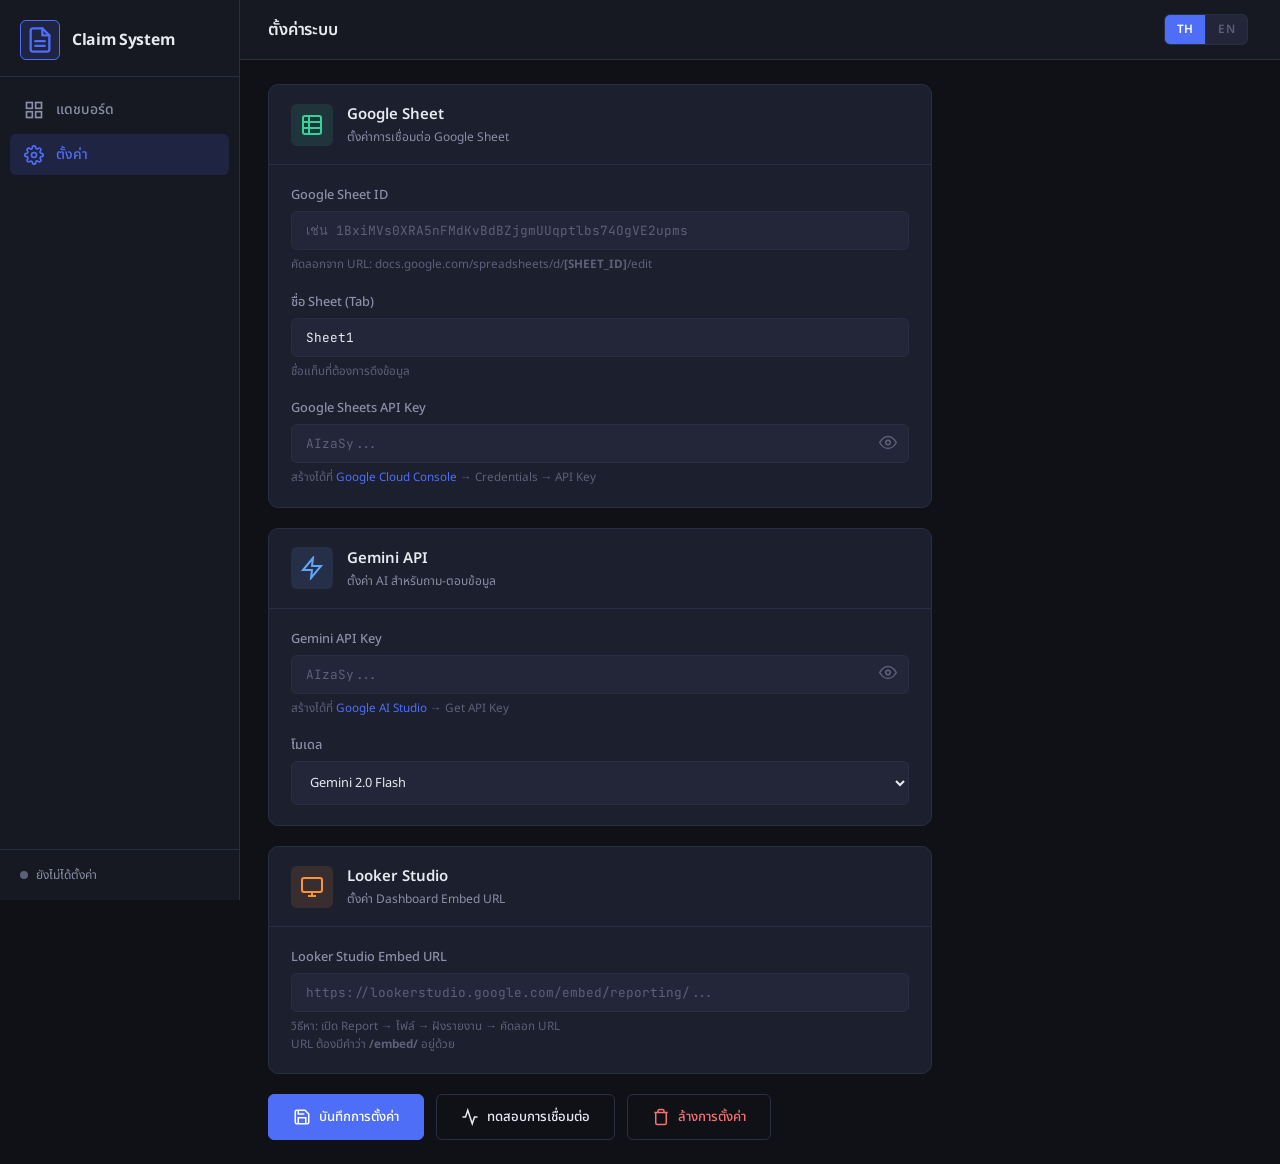
==== settings.html @ eed7be41 "Add files via upload" ====
<!DOCTYPE html>
<html lang="th">
<head>
    <meta charset="UTF-8">
    <meta name="viewport" content="width=device-width, initial-scale=1.0">
    <title>Settings - Claim Management System</title>
    <link rel="preconnect" href="https://fonts.googleapis.com">
    <link href="https://fonts.googleapis.com/css2?family=Noto+Sans+Thai:wght@300;400;500;600;700&family=JetBrains+Mono:wght@400;500&display=swap" rel="stylesheet">
    <link rel="stylesheet" href="style.css">
</head>
<body>
    <!-- Sidebar -->
    <nav class="sidebar" id="sidebar">
        <div class="sidebar-brand">
            <div class="brand-icon">
                <svg width="28" height="28" viewBox="0 0 24 24" fill="none" stroke="currentColor" stroke-width="2" stroke-linecap="round" stroke-linejoin="round"><path d="M14 2H6a2 2 0 0 0-2 2v16a2 2 0 0 0 2 2h12a2 2 0 0 0 2-2V8z"></path><polyline points="14 2 14 8 20 8"></polyline><line x1="16" y1="13" x2="8" y2="13"></line><line x1="16" y1="17" x2="8" y2="17"></line></svg>
            </div>
            <span class="brand-text" data-lang="brand">Claim System</span>
        </div>

        <div class="sidebar-menu">
            <a href="index.html" class="menu-item">
                <svg width="20" height="20" viewBox="0 0 24 24" fill="none" stroke="currentColor" stroke-width="2"><rect x="3" y="3" width="7" height="7"></rect><rect x="14" y="3" width="7" height="7"></rect><rect x="14" y="14" width="7" height="7"></rect><rect x="3" y="14" width="7" height="7"></rect></svg>
                <span data-lang="menuDashboard">แดชบอร์ด</span>
            </a>
            <a href="settings.html" class="menu-item active">
                <svg width="20" height="20" viewBox="0 0 24 24" fill="none" stroke="currentColor" stroke-width="2"><circle cx="12" cy="12" r="3"></circle><path d="M19.4 15a1.65 1.65 0 0 0 .33 1.82l.06.06a2 2 0 0 1 0 2.83 2 2 0 0 1-2.83 0l-.06-.06a1.65 1.65 0 0 0-1.82-.33 1.65 1.65 0 0 0-1 1.51V21a2 2 0 0 1-2 2 2 2 0 0 1-2-2v-.09A1.65 1.65 0 0 0 9 19.4a1.65 1.65 0 0 0-1.82.33l-.06.06a2 2 0 0 1-2.83 0 2 2 0 0 1 0-2.83l.06-.06A1.65 1.65 0 0 0 4.68 15a1.65 1.65 0 0 0-1.51-1H3a2 2 0 0 1-2-2 2 2 0 0 1 2-2h.09A1.65 1.65 0 0 0 4.6 9a1.65 1.65 0 0 0-.33-1.82l-.06-.06a2 2 0 0 1 0-2.83 2 2 0 0 1 2.83 0l.06.06A1.65 1.65 0 0 0 9 4.68a1.65 1.65 0 0 0 1-1.51V3a2 2 0 0 1 2-2 2 2 0 0 1 2 2v.09a1.65 1.65 0 0 0 1 1.51 1.65 1.65 0 0 0 1.82-.33l.06-.06a2 2 0 0 1 2.83 0 2 2 0 0 1 0 2.83l-.06.06A1.65 1.65 0 0 0 19.4 9a1.65 1.65 0 0 0 1.51 1H21a2 2 0 0 1 2 2 2 2 0 0 1-2 2h-.09a1.65 1.65 0 0 0-1.51 1z"></path></svg>
                <span data-lang="menuSettings">ตั้งค่า</span>
            </a>
        </div>

        <div class="sidebar-footer">
            <div class="connection-status" id="connectionStatus">
                <span class="status-dot offline"></span>
                <span class="status-text" data-lang="statusNotConfigured">ยังไม่ได้ตั้งค่า</span>
            </div>
        </div>
    </nav>

    <!-- Main Content -->
    <main class="main-content">
        <header class="topbar">
            <button class="menu-toggle" id="menuToggle">
                <svg width="24" height="24" viewBox="0 0 24 24" fill="none" stroke="currentColor" stroke-width="2"><line x1="3" y1="12" x2="21" y2="12"></line><line x1="3" y1="6" x2="21" y2="6"></line><line x1="3" y1="18" x2="21" y2="18"></line></svg>
            </button>
            <h1 class="page-title" data-lang="pageSettings">ตั้งค่าระบบ</h1>
            <div class="topbar-actions">
                <div id="langToggleContainer"></div>
            </div>
        </header>

        <div class="settings-container">

            <!-- Google Sheet -->
            <div class="settings-card">
                <div class="card-header">
                    <div class="card-icon green">
                        <svg width="24" height="24" viewBox="0 0 24 24" fill="none" stroke="currentColor" stroke-width="2"><rect x="3" y="3" width="18" height="18" rx="2" ry="2"></rect><line x1="3" y1="9" x2="21" y2="9"></line><line x1="3" y1="15" x2="21" y2="15"></line><line x1="9" y1="3" x2="9" y2="21"></line></svg>
                    </div>
                    <div>
                        <h3 data-lang="settingsSheetTitle">Google Sheet</h3>
                        <p class="card-desc" data-lang="settingsSheetDesc">ตั้งค่าการเชื่อมต่อ Google Sheet</p>
                    </div>
                </div>
                <div class="card-body">
                    <div class="form-group">
                        <label for="sheetId" data-lang="settingsSheetId">Google Sheet ID</label>
                        <input type="text" id="sheetId" data-lang="settingsSheetIdPlaceholder" placeholder="เช่น 1BxiMVs0XRA5nFMdKvBdBZjgmUUqptlbs74OgVE2upms" autocomplete="off">
                        <span class="form-hint" data-lang="settingsSheetIdHint" data-lang-html="true">คัดลอกจาก URL: docs.google.com/spreadsheets/d/<strong>[SHEET_ID]</strong>/edit</span>
                    </div>
                    <div class="form-group">
                        <label for="sheetName" data-lang="settingsSheetName">ชื่อ Sheet (Tab)</label>
                        <input type="text" id="sheetName" data-lang="settingsSheetNamePlaceholder" placeholder="เช่น Sheet1" value="Sheet1" autocomplete="off">
                        <span class="form-hint" data-lang="settingsSheetNameHint">ชื่อแท็บที่ต้องการดึงข้อมูล</span>
                    </div>
                    <div class="form-group">
                        <label for="sheetApiKey" data-lang="settingsSheetApiKey">Google Sheets API Key</label>
                        <div class="input-password">
                            <input type="password" id="sheetApiKey" placeholder="AIzaSy..." autocomplete="off">
                            <button class="btn-eye" id="toggleSheetKey" type="button">
                                <svg width="18" height="18" viewBox="0 0 24 24" fill="none" stroke="currentColor" stroke-width="2"><path d="M1 12s4-8 11-8 11 8 11 8-4 8-11 8-11-8-11-8z"></path><circle cx="12" cy="12" r="3"></circle></svg>
                            </button>
                        </div>
                        <span class="form-hint" data-lang="settingsSheetApiKeyHint" data-lang-html="true">สร้างได้ที่ <a href="https://console.cloud.google.com/apis/credentials" target="_blank">Google Cloud Console</a> → Credentials → API Key</span>
                    </div>
                </div>
            </div>

            <!-- Gemini API -->
            <div class="settings-card">
                <div class="card-header">
                    <div class="card-icon blue">
                        <svg width="24" height="24" viewBox="0 0 24 24" fill="none" stroke="currentColor" stroke-width="2"><polygon points="13 2 3 14 12 14 11 22 21 10 12 10 13 2"></polygon></svg>
                    </div>
                    <div>
                        <h3 data-lang="settingsGeminiTitle">Gemini API</h3>
                        <p class="card-desc" data-lang="settingsGeminiDesc">ตั้งค่า AI สำหรับถาม-ตอบข้อมูล</p>
                    </div>
                </div>
                <div class="card-body">
                    <div class="form-group">
                        <label for="geminiApiKey" data-lang="settingsGeminiApiKey">Gemini API Key</label>
                        <div class="input-password">
                            <input type="password" id="geminiApiKey" placeholder="AIzaSy..." autocomplete="off">
                            <button class="btn-eye" id="toggleGeminiKey" type="button">
                                <svg width="18" height="18" viewBox="0 0 24 24" fill="none" stroke="currentColor" stroke-width="2"><path d="M1 12s4-8 11-8 11 8 11 8-4 8-11 8-11-8-11-8z"></path><circle cx="12" cy="12" r="3"></circle></svg>
                            </button>
                        </div>
                        <span class="form-hint" data-lang="settingsGeminiApiKeyHint" data-lang-html="true">สร้างได้ที่ <a href="https://aistudio.google.com/app/apikey" target="_blank">Google AI Studio</a> → Get API Key</span>
                    </div>
                    <div class="form-group">
                        <label for="geminiModel" data-lang="settingsGeminiModel">โมเดล</label>
                        <select id="geminiModel">
                            <option value="gemini-2.0-flash" id="optFlash2">Gemini 2.0 Flash</option>
                            <option value="gemini-1.5-pro">Gemini 1.5 Pro</option>
                            <option value="gemini-1.5-flash">Gemini 1.5 Flash</option>
                        </select>
                    </div>
                </div>
            </div>

            <!-- Looker Studio -->
            <div class="settings-card">
                <div class="card-header">
                    <div class="card-icon orange">
                        <svg width="24" height="24" viewBox="0 0 24 24" fill="none" stroke="currentColor" stroke-width="2"><rect x="2" y="3" width="20" height="14" rx="2" ry="2"></rect><line x1="8" y1="21" x2="16" y2="21"></line><line x1="12" y1="17" x2="12" y2="21"></line></svg>
                    </div>
                    <div>
                        <h3 data-lang="settingsLookerTitle">Looker Studio</h3>
                        <p class="card-desc" data-lang="settingsLookerDesc">ตั้งค่า Dashboard Embed URL</p>
                    </div>
                </div>
                <div class="card-body">
                    <div class="form-group">
                        <label for="lookerUrl" data-lang="settingsLookerUrl">Looker Studio Embed URL</label>
                        <input type="url" id="lookerUrl" placeholder="https://lookerstudio.google.com/embed/reporting/..." autocomplete="off">
                        <span class="form-hint" data-lang="settingsLookerUrlHint" data-lang-html="true">วิธีหา: เปิด Report → ไฟล์ → ฝังรายงาน → คัดลอก URL<br>URL ต้องมีคำว่า <strong>/embed/</strong> อยู่ด้วย</span>
                    </div>
                </div>
            </div>

            <!-- Action Buttons -->
            <div class="settings-actions">
                <button class="btn-primary btn-lg" id="saveSettings">
                    <svg width="18" height="18" viewBox="0 0 24 24" fill="none" stroke="currentColor" stroke-width="2"><path d="M19 21H5a2 2 0 0 1-2-2V5a2 2 0 0 1 2-2h11l5 5v11a2 2 0 0 1-2 2z"></path><polyline points="17 21 17 13 7 13 7 21"></polyline><polyline points="7 3 7 8 15 8"></polyline></svg>
                    <span data-lang="btnSave">บันทึกการตั้งค่า</span>
                </button>
                <button class="btn-outline btn-lg" id="testConnection">
                    <svg width="18" height="18" viewBox="0 0 24 24" fill="none" stroke="currentColor" stroke-width="2"><polyline points="22 12 18 12 15 21 9 3 6 12 2 12"></polyline></svg>
                    <span data-lang="btnTest">ทดสอบการเชื่อมต่อ</span>
                </button>
                <button class="btn-danger btn-lg" id="clearSettings">
                    <svg width="18" height="18" viewBox="0 0 24 24" fill="none" stroke="currentColor" stroke-width="2"><polyline points="3 6 5 6 21 6"></polyline><path d="M19 6v14a2 2 0 0 1-2 2H7a2 2 0 0 1-2-2V6m3 0V4a2 2 0 0 1 2-2h4a2 2 0 0 1 2 2v2"></path></svg>
                    <span data-lang="btnClear">ล้างการตั้งค่า</span>
                </button>
            </div>

            <!-- Test Results -->
            <div class="test-results" id="testResults" style="display:none;">
                <div class="result-header">
                    <h3 data-lang="testTitle">ผลการทดสอบ</h3>
                </div>
                <div class="result-body" id="resultBody"></div>
            </div>
        </div>
    </main>

    <script src="lang.js"></script>
    <script src="settings.js"></script>
</body>
</html>
---- style.css ----
/* ============================================
   Claim Management System - Styles
   ============================================ */

:root {
    --bg-primary: #0f1117;
    --bg-secondary: #161822;
    --bg-card: #1c1f2e;
    --bg-input: #232639;
    --bg-hover: #262a3d;
    --border: #2a2e42;
    --border-focus: #4f6ef7;
    --text-primary: #e8eaf0;
    --text-secondary: #8b8fa7;
    --text-muted: #5c6078;
    --accent: #4f6ef7;
    --accent-hover: #3d5ce5;
    --accent-glow: rgba(79, 110, 247, 0.15);
    --green: #34d399;
    --green-bg: rgba(52, 211, 153, 0.12);
    --orange: #fb923c;
    --orange-bg: rgba(251, 146, 60, 0.12);
    --blue: #60a5fa;
    --blue-bg: rgba(96, 165, 250, 0.12);
    --red: #f87171;
    --red-bg: rgba(248, 113, 113, 0.12);
    --sidebar-w: 240px;
    --topbar-h: 60px;
    --radius: 10px;
    --radius-sm: 6px;
    --shadow: 0 2px 16px rgba(0,0,0,0.25);
    --font: 'Noto Sans Thai', sans-serif;
    --mono: 'JetBrains Mono', monospace;
}

* { margin: 0; padding: 0; box-sizing: border-box; }

html { font-size: 15px; }

body {
    font-family: var(--font);
    background: var(--bg-primary);
    color: var(--text-primary);
    display: flex;
    min-height: 100vh;
    overflow-x: hidden;
}

a { color: var(--accent); text-decoration: none; }
a:hover { text-decoration: underline; }

/* ============================================
   Scrollbar
   ============================================ */
::-webkit-scrollbar { width: 6px; height: 6px; }
::-webkit-scrollbar-track { background: transparent; }
::-webkit-scrollbar-thumb { background: var(--border); border-radius: 3px; }
::-webkit-scrollbar-thumb:hover { background: var(--text-muted); }

/* ============================================
   Sidebar
   ============================================ */
.sidebar {
    width: var(--sidebar-w);
    height: 100vh;
    position: fixed;
    top: 0; left: 0;
    background: var(--bg-secondary);
    border-right: 1px solid var(--border);
    display: flex;
    flex-direction: column;
    z-index: 100;
    transition: transform 0.3s ease;
}

.sidebar-brand {
    padding: 20px 20px 16px;
    display: flex;
    align-items: center;
    gap: 12px;
    border-bottom: 1px solid var(--border);
}

.brand-icon {
    width: 40px; height: 40px;
    background: var(--accent-glow);
    border: 1px solid var(--accent);
    border-radius: var(--radius-sm);
    display: flex;
    align-items: center;
    justify-content: center;
    color: var(--accent);
}

.brand-text {
    font-weight: 700;
    font-size: 1.05rem;
    letter-spacing: -0.02em;
}

.sidebar-menu {
    flex: 1;
    padding: 12px 10px;
    display: flex;
    flex-direction: column;
    gap: 4px;
}

.menu-item {
    display: flex;
    align-items: center;
    gap: 12px;
    padding: 10px 14px;
    border-radius: var(--radius-sm);
    color: var(--text-secondary);
    font-weight: 500;
    font-size: 0.93rem;
    transition: all 0.15s;
    text-decoration: none;
}

.menu-item:hover {
    background: var(--bg-hover);
    color: var(--text-primary);
    text-decoration: none;
}

.menu-item.active {
    background: var(--accent-glow);
    color: var(--accent);
}

.sidebar-footer {
    padding: 16px 20px;
    border-top: 1px solid var(--border);
}

.connection-status {
    display: flex;
    align-items: center;
    gap: 8px;
    font-size: 0.8rem;
}

.status-dot {
    width: 8px; height: 8px;
    border-radius: 50%;
    flex-shrink: 0;
}

.status-dot.online { background: var(--green); box-shadow: 0 0 6px var(--green); }
.status-dot.offline { background: var(--text-muted); }

.status-text { color: var(--text-secondary); }

/* ============================================
   Main Content
   ============================================ */
.main-content {
    flex: 1;
    margin-left: var(--sidebar-w);
    min-height: 100vh;
}

.topbar {
    height: var(--topbar-h);
    padding: 0 28px;
    display: flex;
    align-items: center;
    gap: 16px;
    border-bottom: 1px solid var(--border);
    background: var(--bg-secondary);
    position: sticky;
    top: 0;
    z-index: 50;
}

.menu-toggle {
    display: none;
    background: none;
    border: none;
    color: var(--text-secondary);
    cursor: pointer;
    padding: 4px;
}

.page-title {
    font-size: 1.1rem;
    font-weight: 600;
    letter-spacing: -0.01em;
}

.topbar-actions {
    margin-left: auto;
    display: flex;
    gap: 8px;
}

.btn-icon {
    width: 36px; height: 36px;
    background: var(--bg-card);
    border: 1px solid var(--border);
    border-radius: var(--radius-sm);
    color: var(--text-secondary);
    cursor: pointer;
    display: flex;
    align-items: center;
    justify-content: center;
    transition: all 0.15s;
}

.btn-icon:hover { background: var(--bg-hover); color: var(--text-primary); }

/* ============================================
   Dashboard Section
   ============================================ */
.dashboard-section, .chat-section {
    padding: 24px 28px;
}

.section-header {
    display: flex;
    align-items: center;
    justify-content: space-between;
    margin-bottom: 16px;
}

.section-header h2 {
    font-size: 1rem;
    font-weight: 600;
    display: flex;
    align-items: center;
}

.btn-sm {
    width: 32px; height: 32px;
    background: var(--bg-card);
    border: 1px solid var(--border);
    border-radius: var(--radius-sm);
    color: var(--text-secondary);
    cursor: pointer;
    display: flex;
    align-items: center;
    justify-content: center;
    transition: all 0.15s;
}

.btn-sm:hover { background: var(--bg-hover); color: var(--text-primary); }

.dashboard-embed {
    background: var(--bg-card);
    border: 1px solid var(--border);
    border-radius: var(--radius);
    overflow: hidden;
    min-height: 450px;
    position: relative;
    transition: min-height 0.3s ease;
}

.dashboard-embed.expanded { min-height: 80vh; }

.embed-placeholder {
    display: flex;
    flex-direction: column;
    align-items: center;
    justify-content: center;
    gap: 16px;
    height: 450px;
    color: var(--text-muted);
}

.embed-placeholder p { font-size: 0.95rem; }

.looker-iframe {
    width: 100%;
    height: 450px;
    border: none;
}

.dashboard-embed.expanded .looker-iframe { height: 80vh; }

/* ============================================
   Chat Section
   ============================================ */
.chat-container {
    background: var(--bg-card);
    border: 1px solid var(--border);
    border-radius: var(--radius);
    overflow: hidden;
    display: flex;
    flex-direction: column;
    height: 500px;
}

.chat-messages {
    flex: 1;
    overflow-y: auto;
    padding: 20px;
    display: flex;
    flex-direction: column;
    gap: 16px;
}

.message {
    display: flex;
    gap: 12px;
    max-width: 85%;
    animation: msgIn 0.3s ease;
}

@keyframes msgIn {
    from { opacity: 0; transform: translateY(8px); }
    to { opacity: 1; transform: translateY(0); }
}

.message.user {
    align-self: flex-end;
    flex-direction: row-reverse;
}

.message-avatar {
    width: 32px; height: 32px;
    border-radius: 50%;
    display: flex;
    align-items: center;
    justify-content: center;
    flex-shrink: 0;
}

.message.bot .message-avatar {
    background: var(--accent-glow);
    color: var(--accent);
    border: 1px solid rgba(79, 110, 247, 0.3);
}

.message.user .message-avatar {
    background: var(--green-bg);
    color: var(--green);
    border: 1px solid rgba(52, 211, 153, 0.3);
}

.message-content {
    background: var(--bg-input);
    padding: 12px 16px;
    border-radius: var(--radius);
    font-size: 0.9rem;
    line-height: 1.6;
}

.message.user .message-content {
    background: var(--accent);
    color: #fff;
}

.message-content p { margin: 0; }
.message-content pre {
    background: var(--bg-primary);
    padding: 10px 14px;
    border-radius: var(--radius-sm);
    margin-top: 8px;
    overflow-x: auto;
    font-family: var(--mono);
    font-size: 0.82rem;
}

.message-content table {
    width: 100%;
    border-collapse: collapse;
    margin-top: 8px;
    font-size: 0.82rem;
}

.message-content th, .message-content td {
    padding: 6px 10px;
    border: 1px solid var(--border);
    text-align: left;
}

.message-content th {
    background: var(--bg-primary);
    font-weight: 600;
}

.typing-indicator {
    display: flex;
    gap: 4px;
    padding: 4px 0;
}

.typing-indicator span {
    width: 6px; height: 6px;
    background: var(--text-muted);
    border-radius: 50%;
    animation: blink 1.4s infinite both;
}

.typing-indicator span:nth-child(2) { animation-delay: 0.2s; }
.typing-indicator span:nth-child(3) { animation-delay: 0.4s; }

@keyframes blink {
    0%, 80%, 100% { opacity: 0.3; }
    40% { opacity: 1; }
}

.chat-input-area {
    border-top: 1px solid var(--border);
    padding: 14px 20px;
}

.chat-input-wrapper {
    display: flex;
    align-items: flex-end;
    gap: 10px;
    background: var(--bg-input);
    border: 1px solid var(--border);
    border-radius: var(--radius);
    padding: 8px 12px;
    transition: border-color 0.2s;
}

.chat-input-wrapper:focus-within { border-color: var(--accent); }

#chatInput {
    flex: 1;
    background: none;
    border: none;
    outline: none;
    color: var(--text-primary);
    font-family: var(--font);
    font-size: 0.9rem;
    resize: none;
    max-height: 120px;
    line-height: 1.5;
}

#chatInput::placeholder { color: var(--text-muted); }

.send-btn {
    width: 36px; height: 36px;
    background: var(--accent);
    border: none;
    border-radius: var(--radius-sm);
    color: #fff;
    cursor: pointer;
    display: flex;
    align-items: center;
    justify-content: center;
    flex-shrink: 0;
    transition: all 0.15s;
}

.send-btn:hover { background: var(--accent-hover); }
.send-btn:disabled { opacity: 0.4; cursor: not-allowed; }

.chat-hint {
    text-align: center;
    font-size: 0.75rem;
    color: var(--text-muted);
    margin-top: 8px;
}

/* ============================================
   Settings Page
   ============================================ */
.settings-container {
    padding: 24px 28px;
    max-width: 720px;
    display: flex;
    flex-direction: column;
    gap: 20px;
}

.settings-card {
    background: var(--bg-card);
    border: 1px solid var(--border);
    border-radius: var(--radius);
    overflow: hidden;
}

.card-header {
    display: flex;
    align-items: center;
    gap: 14px;
    padding: 18px 22px;
    border-bottom: 1px solid var(--border);
}

.card-icon {
    width: 42px; height: 42px;
    border-radius: var(--radius-sm);
    display: flex;
    align-items: center;
    justify-content: center;
    flex-shrink: 0;
}

.card-icon.green { background: var(--green-bg); color: var(--green); }
.card-icon.blue { background: var(--blue-bg); color: var(--blue); }
.card-icon.orange { background: var(--orange-bg); color: var(--orange); }

.card-header h3 { font-size: 1rem; font-weight: 600; }
.card-desc { font-size: 0.8rem; color: var(--text-secondary); margin-top: 2px; }

.card-body { padding: 20px 22px; display: flex; flex-direction: column; gap: 18px; }

.form-group { display: flex; flex-direction: column; gap: 6px; }

.form-group label {
    font-size: 0.85rem;
    font-weight: 500;
    color: var(--text-secondary);
}

.form-group input,
.form-group select {
    background: var(--bg-input);
    border: 1px solid var(--border);
    border-radius: var(--radius-sm);
    padding: 10px 14px;
    color: var(--text-primary);
    font-family: var(--mono);
    font-size: 0.85rem;
    outline: none;
    transition: border-color 0.2s;
}

.form-group select {
    font-family: var(--font);
    cursor: pointer;
}

.form-group input:focus,
.form-group select:focus { border-color: var(--accent); }

.form-group input::placeholder { color: var(--text-muted); }

.input-password {
    position: relative;
    display: flex;
}

.input-password input { flex: 1; padding-right: 44px; }

.btn-eye {
    position: absolute;
    right: 8px; top: 50%; transform: translateY(-50%);
    background: none;
    border: none;
    color: var(--text-muted);
    cursor: pointer;
    padding: 4px;
}

.btn-eye:hover { color: var(--text-secondary); }

.form-hint {
    font-size: 0.78rem;
    color: var(--text-muted);
    line-height: 1.5;
}

/* Action Buttons */
.settings-actions {
    display: flex;
    gap: 12px;
    flex-wrap: wrap;
}

.btn-primary, .btn-outline, .btn-danger {
    display: inline-flex;
    align-items: center;
    gap: 8px;
    padding: 10px 20px;
    border-radius: var(--radius-sm);
    font-family: var(--font);
    font-size: 0.88rem;
    font-weight: 500;
    cursor: pointer;
    transition: all 0.15s;
    text-decoration: none;
}

.btn-primary {
    background: var(--accent);
    color: #fff;
    border: 1px solid var(--accent);
}

.btn-primary:hover { background: var(--accent-hover); text-decoration: none; }

.btn-outline {
    background: transparent;
    color: var(--text-primary);
    border: 1px solid var(--border);
}

.btn-outline:hover { background: var(--bg-hover); }

.btn-danger {
    background: transparent;
    color: var(--red);
    border: 1px solid var(--border);
}

.btn-danger:hover { background: var(--red-bg); }

.btn-lg { padding: 12px 24px; }

/* Test Results */
.test-results {
    background: var(--bg-card);
    border: 1px solid var(--border);
    border-radius: var(--radius);
    overflow: hidden;
}

.result-header {
    padding: 14px 22px;
    border-bottom: 1px solid var(--border);
}

.result-header h3 { font-size: 0.95rem; font-weight: 600; }

.result-body { padding: 18px 22px; }

.result-item {
    display: flex;
    align-items: center;
    gap: 10px;
    padding: 8px 0;
    font-size: 0.88rem;
}

.result-item.success { color: var(--green); }
.result-item.error { color: var(--red); }
.result-item.info { color: var(--text-secondary); }

/* ============================================
   Responsive
   ============================================ */
@media (max-width: 768px) {
    .sidebar {
        transform: translateX(-100%);
    }

    .sidebar.open { transform: translateX(0); }

    .main-content { margin-left: 0; }

    .menu-toggle { display: block; }

    .dashboard-section, .chat-section, .settings-container {
        padding: 16px;
    }

    .settings-actions { flex-direction: column; }
    .settings-actions .btn-lg { width: 100%; justify-content: center; }

    .message { max-width: 95%; }
}

/* Overlay for mobile sidebar */
.sidebar-overlay {
    display: none;
    position: fixed;
    top: 0; left: 0;
    width: 100%; height: 100%;
    background: rgba(0,0,0,0.5);
    z-index: 99;
}

.sidebar-overlay.show { display: block; }

/* ============================================
   Language Toggle
   ============================================ */
.lang-toggle {
    display: flex;
    background: var(--bg-input);
    border: 1px solid var(--border);
    border-radius: var(--radius-sm);
    overflow: hidden;
    margin-right: 4px;
}

.lang-btn {
    padding: 6px 12px;
    background: none;
    border: none;
    color: var(--text-muted);
    font-family: var(--font);
    font-size: 0.78rem;
    font-weight: 600;
    cursor: pointer;
    transition: all 0.15s;
    letter-spacing: 0.03em;
}

.lang-btn:hover { color: var(--text-primary); }

.lang-btn.active {
    background: var(--accent);
    color: #fff;
}

.lang-btn + .lang-btn {
    border-left: 1px solid var(--border);
}
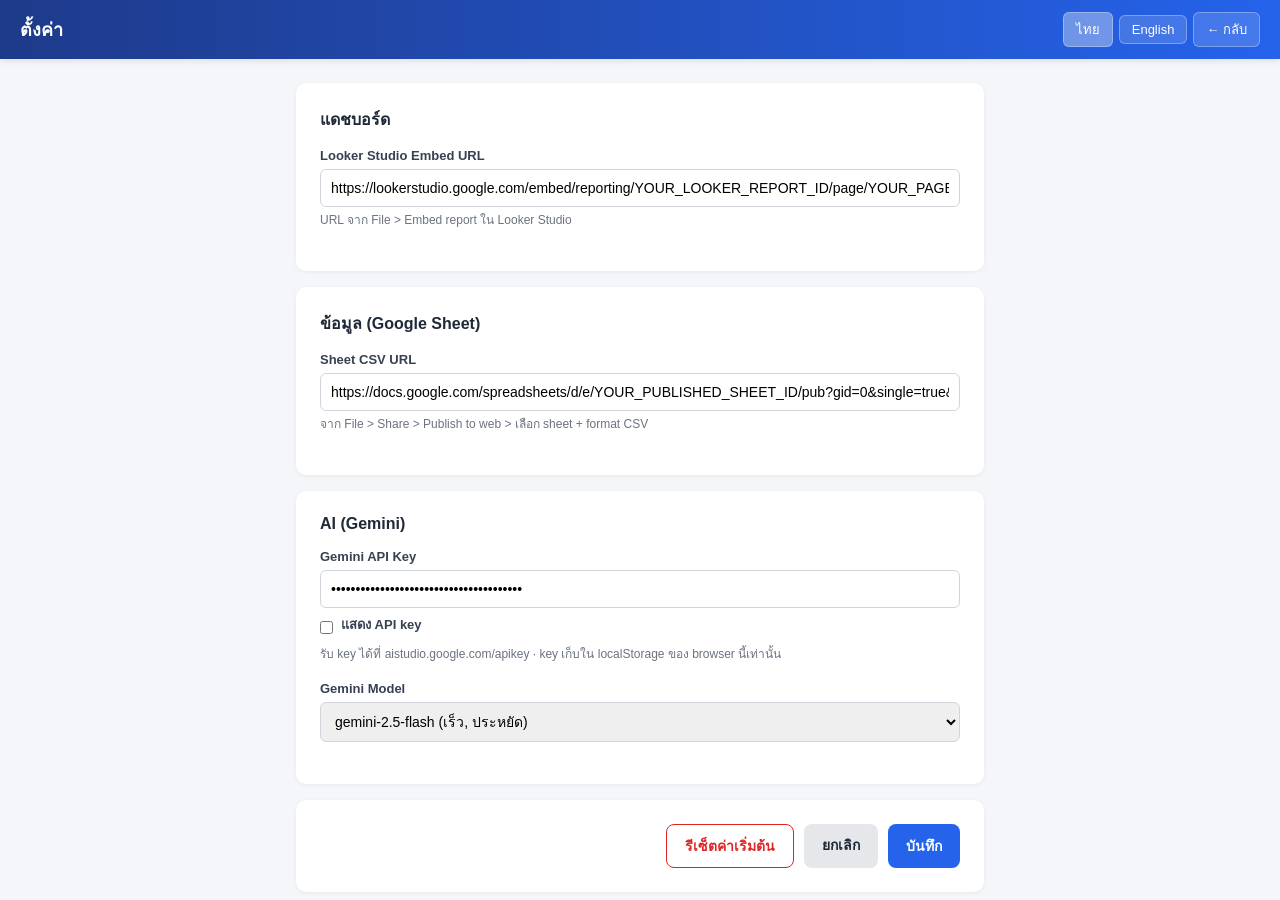
==== commit 449ebc4d: "Add files via upload" ====
--- a/settings.html
+++ b/settings.html
@@ -1,171 +1,337 @@
 <!DOCTYPE html>
 <html lang="th">
 <head>
-    <meta charset="UTF-8">
-    <meta name="viewport" content="width=device-width, initial-scale=1.0">
-    <title>Settings - Claim Management System</title>
-    <link rel="preconnect" href="https://fonts.googleapis.com">
-    <link href="https://fonts.googleapis.com/css2?family=Noto+Sans+Thai:wght@300;400;500;600;700&family=JetBrains+Mono:wght@400;500&display=swap" rel="stylesheet">
-    <link rel="stylesheet" href="style.css">
+<meta charset="UTF-8" />
+<meta name="viewport" content="width=device-width, initial-scale=1.0" />
+<title>Settings · Dashboard & AI Assistant</title>
+<style>
+  * { box-sizing: border-box; margin: 0; padding: 0; }
+  body {
+    font-family: -apple-system, BlinkMacSystemFont, "Segoe UI", "Sarabun", Roboto, sans-serif;
+    background: #f4f6fa;
+    color: #1f2937;
+    min-height: 100vh;
+  }
+  header {
+    background: linear-gradient(90deg, #1e3a8a, #2563eb);
+    color: #fff;
+    padding: 12px 20px;
+    display: flex;
+    justify-content: space-between;
+    align-items: center;
+    box-shadow: 0 2px 6px rgba(0,0,0,0.1);
+  }
+  header h1 { font-size: 18px; font-weight: 600; }
+  .header-controls { display: flex; align-items: center; gap: 6px; }
+  .header-controls a,
+  .header-controls button {
+    background: rgba(255,255,255,0.15);
+    color: #fff;
+    border: 1px solid rgba(255,255,255,0.3);
+    padding: 6px 12px;
+    border-radius: 6px;
+    cursor: pointer;
+    font-size: 13px;
+    text-decoration: none;
+    transition: background 0.2s;
+  }
+  .header-controls a:hover,
+  .header-controls button:hover,
+  .header-controls button.active {
+    background: rgba(255,255,255,0.35);
+  }
+  main {
+    max-width: 720px;
+    margin: 24px auto;
+    padding: 0 16px;
+  }
+  .card {
+    background: #fff;
+    border-radius: 10px;
+    box-shadow: 0 1px 4px rgba(0,0,0,0.06);
+    padding: 24px;
+    margin-bottom: 16px;
+  }
+  .card h2 {
+    font-size: 16px;
+    margin-bottom: 16px;
+    color: #1f2937;
+  }
+  .field { margin-bottom: 18px; }
+  .field label {
+    display: block;
+    font-size: 13px;
+    font-weight: 600;
+    margin-bottom: 6px;
+    color: #374151;
+  }
+  .field .hint {
+    font-size: 12px;
+    color: #6b7280;
+    margin-top: 4px;
+    line-height: 1.5;
+  }
+  .field input[type="text"],
+  .field input[type="url"],
+  .field input[type="password"],
+  .field select,
+  .field textarea {
+    width: 100%;
+    border: 1px solid #d1d5db;
+    border-radius: 6px;
+    padding: 10px;
+    font-size: 14px;
+    font-family: inherit;
+    outline: none;
+    transition: border-color 0.2s;
+  }
+  .field input:focus,
+  .field select:focus,
+  .field textarea:focus { border-color: #2563eb; }
+  .row-toggle {
+    display: flex;
+    align-items: center;
+    gap: 8px;
+    margin-top: 6px;
+    font-size: 12px;
+    color: #6b7280;
+  }
+  .row-toggle input { margin: 0; }
+  .actions {
+    display: flex;
+    gap: 10px;
+    justify-content: flex-end;
+    flex-wrap: wrap;
+  }
+  .btn {
+    border: none;
+    border-radius: 8px;
+    padding: 10px 18px;
+    cursor: pointer;
+    font-weight: 600;
+    font-size: 14px;
+    transition: background 0.2s;
+    font-family: inherit;
+  }
+  .btn-primary { background: #2563eb; color: #fff; }
+  .btn-primary:hover { background: #1d4ed8; }
+  .btn-secondary { background: #e5e7eb; color: #1f2937; }
+  .btn-secondary:hover { background: #d1d5db; }
+  .btn-danger { background: #fff; color: #dc2626; border: 1px solid #dc2626; }
+  .btn-danger:hover { background: #fee2e2; }
+  .toast {
+    position: fixed;
+    bottom: 24px;
+    left: 50%;
+    transform: translateX(-50%);
+    background: #10b981;
+    color: #fff;
+    padding: 10px 18px;
+    border-radius: 8px;
+    font-size: 14px;
+    opacity: 0;
+    pointer-events: none;
+    transition: opacity 0.3s;
+    box-shadow: 0 4px 12px rgba(0,0,0,0.15);
+  }
+  .toast.show { opacity: 1; }
+  .toast.error { background: #dc2626; }
+</style>
 </head>
 <body>
-    <!-- Sidebar -->
-    <nav class="sidebar" id="sidebar">
-        <div class="sidebar-brand">
-            <div class="brand-icon">
-                <svg width="28" height="28" viewBox="0 0 24 24" fill="none" stroke="currentColor" stroke-width="2" stroke-linecap="round" stroke-linejoin="round"><path d="M14 2H6a2 2 0 0 0-2 2v16a2 2 0 0 0 2 2h12a2 2 0 0 0 2-2V8z"></path><polyline points="14 2 14 8 20 8"></polyline><line x1="16" y1="13" x2="8" y2="13"></line><line x1="16" y1="17" x2="8" y2="17"></line></svg>
-            </div>
-            <span class="brand-text" data-lang="brand">Claim System</span>
-        </div>
-
-        <div class="sidebar-menu">
-            <a href="index.html" class="menu-item">
-                <svg width="20" height="20" viewBox="0 0 24 24" fill="none" stroke="currentColor" stroke-width="2"><rect x="3" y="3" width="7" height="7"></rect><rect x="14" y="3" width="7" height="7"></rect><rect x="14" y="14" width="7" height="7"></rect><rect x="3" y="14" width="7" height="7"></rect></svg>
-                <span data-lang="menuDashboard">แดชบอร์ด</span>
-            </a>
-            <a href="settings.html" class="menu-item active">
-                <svg width="20" height="20" viewBox="0 0 24 24" fill="none" stroke="currentColor" stroke-width="2"><circle cx="12" cy="12" r="3"></circle><path d="M19.4 15a1.65 1.65 0 0 0 .33 1.82l.06.06a2 2 0 0 1 0 2.83 2 2 0 0 1-2.83 0l-.06-.06a1.65 1.65 0 0 0-1.82-.33 1.65 1.65 0 0 0-1 1.51V21a2 2 0 0 1-2 2 2 2 0 0 1-2-2v-.09A1.65 1.65 0 0 0 9 19.4a1.65 1.65 0 0 0-1.82.33l-.06.06a2 2 0 0 1-2.83 0 2 2 0 0 1 0-2.83l.06-.06A1.65 1.65 0 0 0 4.68 15a1.65 1.65 0 0 0-1.51-1H3a2 2 0 0 1-2-2 2 2 0 0 1 2-2h.09A1.65 1.65 0 0 0 4.6 9a1.65 1.65 0 0 0-.33-1.82l-.06-.06a2 2 0 0 1 0-2.83 2 2 0 0 1 2.83 0l.06.06A1.65 1.65 0 0 0 9 4.68a1.65 1.65 0 0 0 1-1.51V3a2 2 0 0 1 2-2 2 2 0 0 1 2 2v.09a1.65 1.65 0 0 0 1 1.51 1.65 1.65 0 0 0 1.82-.33l.06-.06a2 2 0 0 1 2.83 0 2 2 0 0 1 0 2.83l-.06.06A1.65 1.65 0 0 0 19.4 9a1.65 1.65 0 0 0 1.51 1H21a2 2 0 0 1 2 2 2 2 0 0 1-2 2h-.09a1.65 1.65 0 0 0-1.51 1z"></path></svg>
-                <span data-lang="menuSettings">ตั้งค่า</span>
-            </a>
-        </div>
-
-        <div class="sidebar-footer">
-            <div class="connection-status" id="connectionStatus">
-                <span class="status-dot offline"></span>
-                <span class="status-text" data-lang="statusNotConfigured">ยังไม่ได้ตั้งค่า</span>
-            </div>
-        </div>
-    </nav>
-
-    <!-- Main Content -->
-    <main class="main-content">
-        <header class="topbar">
-            <button class="menu-toggle" id="menuToggle">
-                <svg width="24" height="24" viewBox="0 0 24 24" fill="none" stroke="currentColor" stroke-width="2"><line x1="3" y1="12" x2="21" y2="12"></line><line x1="3" y1="6" x2="21" y2="6"></line><line x1="3" y1="18" x2="21" y2="18"></line></svg>
-            </button>
-            <h1 class="page-title" data-lang="pageSettings">ตั้งค่าระบบ</h1>
-            <div class="topbar-actions">
-                <div id="langToggleContainer"></div>
-            </div>
-        </header>
-
-        <div class="settings-container">
-
-            <!-- Google Sheet -->
-            <div class="settings-card">
-                <div class="card-header">
-                    <div class="card-icon green">
-                        <svg width="24" height="24" viewBox="0 0 24 24" fill="none" stroke="currentColor" stroke-width="2"><rect x="3" y="3" width="18" height="18" rx="2" ry="2"></rect><line x1="3" y1="9" x2="21" y2="9"></line><line x1="3" y1="15" x2="21" y2="15"></line><line x1="9" y1="3" x2="9" y2="21"></line></svg>
-                    </div>
-                    <div>
-                        <h3 data-lang="settingsSheetTitle">Google Sheet</h3>
-                        <p class="card-desc" data-lang="settingsSheetDesc">ตั้งค่าการเชื่อมต่อ Google Sheet</p>
-                    </div>
-                </div>
-                <div class="card-body">
-                    <div class="form-group">
-                        <label for="sheetId" data-lang="settingsSheetId">Google Sheet ID</label>
-                        <input type="text" id="sheetId" data-lang="settingsSheetIdPlaceholder" placeholder="เช่น 1BxiMVs0XRA5nFMdKvBdBZjgmUUqptlbs74OgVE2upms" autocomplete="off">
-                        <span class="form-hint" data-lang="settingsSheetIdHint" data-lang-html="true">คัดลอกจาก URL: docs.google.com/spreadsheets/d/<strong>[SHEET_ID]</strong>/edit</span>
-                    </div>
-                    <div class="form-group">
-                        <label for="sheetName" data-lang="settingsSheetName">ชื่อ Sheet (Tab)</label>
-                        <input type="text" id="sheetName" data-lang="settingsSheetNamePlaceholder" placeholder="เช่น Sheet1" value="Sheet1" autocomplete="off">
-                        <span class="form-hint" data-lang="settingsSheetNameHint">ชื่อแท็บที่ต้องการดึงข้อมูล</span>
-                    </div>
-                    <div class="form-group">
-                        <label for="sheetApiKey" data-lang="settingsSheetApiKey">Google Sheets API Key</label>
-                        <div class="input-password">
-                            <input type="password" id="sheetApiKey" placeholder="AIzaSy..." autocomplete="off">
-                            <button class="btn-eye" id="toggleSheetKey" type="button">
-                                <svg width="18" height="18" viewBox="0 0 24 24" fill="none" stroke="currentColor" stroke-width="2"><path d="M1 12s4-8 11-8 11 8 11 8-4 8-11 8-11-8-11-8z"></path><circle cx="12" cy="12" r="3"></circle></svg>
-                            </button>
-                        </div>
-                        <span class="form-hint" data-lang="settingsSheetApiKeyHint" data-lang-html="true">สร้างได้ที่ <a href="https://console.cloud.google.com/apis/credentials" target="_blank">Google Cloud Console</a> → Credentials → API Key</span>
-                    </div>
-                </div>
-            </div>
-
-            <!-- Gemini API -->
-            <div class="settings-card">
-                <div class="card-header">
-                    <div class="card-icon blue">
-                        <svg width="24" height="24" viewBox="0 0 24 24" fill="none" stroke="currentColor" stroke-width="2"><polygon points="13 2 3 14 12 14 11 22 21 10 12 10 13 2"></polygon></svg>
-                    </div>
-                    <div>
-                        <h3 data-lang="settingsGeminiTitle">Gemini API</h3>
-                        <p class="card-desc" data-lang="settingsGeminiDesc">ตั้งค่า AI สำหรับถาม-ตอบข้อมูล</p>
-                    </div>
-                </div>
-                <div class="card-body">
-                    <div class="form-group">
-                        <label for="geminiApiKey" data-lang="settingsGeminiApiKey">Gemini API Key</label>
-                        <div class="input-password">
-                            <input type="password" id="geminiApiKey" placeholder="AIzaSy..." autocomplete="off">
-                            <button class="btn-eye" id="toggleGeminiKey" type="button">
-                                <svg width="18" height="18" viewBox="0 0 24 24" fill="none" stroke="currentColor" stroke-width="2"><path d="M1 12s4-8 11-8 11 8 11 8-4 8-11 8-11-8-11-8z"></path><circle cx="12" cy="12" r="3"></circle></svg>
-                            </button>
-                        </div>
-                        <span class="form-hint" data-lang="settingsGeminiApiKeyHint" data-lang-html="true">สร้างได้ที่ <a href="https://aistudio.google.com/app/apikey" target="_blank">Google AI Studio</a> → Get API Key</span>
-                    </div>
-                    <div class="form-group">
-                        <label for="geminiModel" data-lang="settingsGeminiModel">โมเดล</label>
-                        <select id="geminiModel">
-                            <option value="gemini-2.0-flash" id="optFlash2">Gemini 2.0 Flash</option>
-                            <option value="gemini-1.5-pro">Gemini 1.5 Pro</option>
-                            <option value="gemini-1.5-flash">Gemini 1.5 Flash</option>
-                        </select>
-                    </div>
-                </div>
-            </div>
-
-            <!-- Looker Studio -->
-            <div class="settings-card">
-                <div class="card-header">
-                    <div class="card-icon orange">
-                        <svg width="24" height="24" viewBox="0 0 24 24" fill="none" stroke="currentColor" stroke-width="2"><rect x="2" y="3" width="20" height="14" rx="2" ry="2"></rect><line x1="8" y1="21" x2="16" y2="21"></line><line x1="12" y1="17" x2="12" y2="21"></line></svg>
-                    </div>
-                    <div>
-                        <h3 data-lang="settingsLookerTitle">Looker Studio</h3>
-                        <p class="card-desc" data-lang="settingsLookerDesc">ตั้งค่า Dashboard Embed URL</p>
-                    </div>
-                </div>
-                <div class="card-body">
-                    <div class="form-group">
-                        <label for="lookerUrl" data-lang="settingsLookerUrl">Looker Studio Embed URL</label>
-                        <input type="url" id="lookerUrl" placeholder="https://lookerstudio.google.com/embed/reporting/..." autocomplete="off">
-                        <span class="form-hint" data-lang="settingsLookerUrlHint" data-lang-html="true">วิธีหา: เปิด Report → ไฟล์ → ฝังรายงาน → คัดลอก URL<br>URL ต้องมีคำว่า <strong>/embed/</strong> อยู่ด้วย</span>
-                    </div>
-                </div>
-            </div>
-
-            <!-- Action Buttons -->
-            <div class="settings-actions">
-                <button class="btn-primary btn-lg" id="saveSettings">
-                    <svg width="18" height="18" viewBox="0 0 24 24" fill="none" stroke="currentColor" stroke-width="2"><path d="M19 21H5a2 2 0 0 1-2-2V5a2 2 0 0 1 2-2h11l5 5v11a2 2 0 0 1-2 2z"></path><polyline points="17 21 17 13 7 13 7 21"></polyline><polyline points="7 3 7 8 15 8"></polyline></svg>
-                    <span data-lang="btnSave">บันทึกการตั้งค่า</span>
-                </button>
-                <button class="btn-outline btn-lg" id="testConnection">
-                    <svg width="18" height="18" viewBox="0 0 24 24" fill="none" stroke="currentColor" stroke-width="2"><polyline points="22 12 18 12 15 21 9 3 6 12 2 12"></polyline></svg>
-                    <span data-lang="btnTest">ทดสอบการเชื่อมต่อ</span>
-                </button>
-                <button class="btn-danger btn-lg" id="clearSettings">
-                    <svg width="18" height="18" viewBox="0 0 24 24" fill="none" stroke="currentColor" stroke-width="2"><polyline points="3 6 5 6 21 6"></polyline><path d="M19 6v14a2 2 0 0 1-2 2H7a2 2 0 0 1-2-2V6m3 0V4a2 2 0 0 1 2-2h4a2 2 0 0 1 2 2v2"></path></svg>
-                    <span data-lang="btnClear">ล้างการตั้งค่า</span>
-                </button>
-            </div>
-
-            <!-- Test Results -->
-            <div class="test-results" id="testResults" style="display:none;">
-                <div class="result-header">
-                    <h3 data-lang="testTitle">ผลการทดสอบ</h3>
-                </div>
-                <div class="result-body" id="resultBody"></div>
-            </div>
-        </div>
-    </main>
-
-    <script src="lang.js"></script>
-    <script src="settings.js"></script>
+<header>
+  <h1 data-i18n="title">ตั้งค่า</h1>
+  <div class="header-controls">
+    <button id="lang-th" class="active" onclick="setLanguage('th')">ไทย</button>
+    <button id="lang-en" onclick="setLanguage('en')">English</button>
+    <a href="index.html" data-i18n="back">← กลับ</a>
+  </div>
+</header>
+
+<main>
+  <div class="card">
+    <h2 data-i18n="dashboardSection">แดชบอร์ด</h2>
+    <div class="field">
+      <label for="looker-url" data-i18n="lookerLabel">Looker Studio Embed URL</label>
+      <input type="url" id="looker-url" placeholder="https://lookerstudio.google.com/embed/reporting/..." />
+      <div class="hint" data-i18n="lookerHint">URL จาก File > Embed report ใน Looker Studio</div>
+    </div>
+  </div>
+
+  <div class="card">
+    <h2 data-i18n="dataSection">ข้อมูล (Google Sheet)</h2>
+    <div class="field">
+      <label for="sheet-url" data-i18n="sheetLabel">Sheet CSV URL</label>
+      <input type="url" id="sheet-url" placeholder="https://docs.google.com/spreadsheets/d/e/.../pub?output=csv" />
+      <div class="hint" data-i18n="sheetHint">จาก File > Share > Publish to web > เลือก sheet + format CSV</div>
+    </div>
+  </div>
+
+  <div class="card">
+    <h2 data-i18n="aiSection">AI (Gemini)</h2>
+    <div class="field">
+      <label for="gemini-key" data-i18n="keyLabel">Gemini API Key</label>
+      <input type="password" id="gemini-key" placeholder="AIza..." autocomplete="off" />
+      <div class="row-toggle">
+        <input type="checkbox" id="show-key" onchange="toggleKeyVisibility()" />
+        <label for="show-key" data-i18n="showKey">แสดง API key</label>
+      </div>
+      <div class="hint" data-i18n="keyHint">รับ key ได้ที่ aistudio.google.com/apikey · key เก็บใน localStorage ของ browser นี้เท่านั้น</div>
+    </div>
+    <div class="field">
+      <label for="gemini-model" data-i18n="modelLabel">Gemini Model</label>
+      <select id="gemini-model">
+        <option value="gemini-2.5-flash">gemini-2.5-flash (เร็ว, ประหยัด)</option>
+        <option value="gemini-2.5-pro">gemini-2.5-pro (ฉลาดกว่า, ช้ากว่า)</option>
+        <option value="gemini-2.5-flash-lite">gemini-2.5-flash-lite (เร็วที่สุด)</option>
+      </select>
+    </div>
+  </div>
+
+  <div class="card">
+    <div class="actions">
+      <button class="btn btn-danger" onclick="resetSettings()" data-i18n="reset">รีเซ็ตค่าเริ่มต้น</button>
+      <a href="index.html" class="btn btn-secondary" style="text-decoration:none;display:inline-block;" data-i18n="cancel">ยกเลิก</a>
+      <button class="btn btn-primary" onclick="saveSettings()" data-i18n="save">บันทึก</button>
+    </div>
+  </div>
+</main>
+
+<div id="toast" class="toast"></div>
+
+<script>
+  const DEFAULT_CONFIG = {
+    GEMINI_API_KEY: "AIzaSyBhch_AKJ-WENNRNAD979ef27jmDFbVqpU",
+    GEMINI_MODEL: "gemini-2.5-flash",
+    SHEET_CSV_URL: "https://docs.google.com/spreadsheets/d/e/YOUR_PUBLISHED_SHEET_ID/pub?gid=0&single=true&output=csv",
+    LOOKER_URL: "https://lookerstudio.google.com/embed/reporting/YOUR_LOOKER_REPORT_ID/page/YOUR_PAGE_ID",
+    MAX_KNOWLEDGE_CHARS: 12000,
+  };
+  const STORAGE_KEY = "dashboard_ai_settings_v1";
+
+  const I18N = {
+    th: {
+      title: "ตั้งค่า",
+      back: "← กลับ",
+      dashboardSection: "แดชบอร์ด",
+      lookerLabel: "Looker Studio Embed URL",
+      lookerHint: "URL จาก File > Embed report ใน Looker Studio",
+      dataSection: "ข้อมูล (Google Sheet)",
+      sheetLabel: "Sheet CSV URL",
+      sheetHint: "จาก File > Share > Publish to web > เลือก sheet + format CSV",
+      aiSection: "AI (Gemini)",
+      keyLabel: "Gemini API Key",
+      keyHint: "รับ key ได้ที่ aistudio.google.com/apikey · key เก็บใน localStorage ของ browser นี้เท่านั้น",
+      showKey: "แสดง API key",
+      modelLabel: "Gemini Model",
+      reset: "รีเซ็ตค่าเริ่มต้น",
+      cancel: "ยกเลิก",
+      save: "บันทึก",
+      saved: "บันทึกแล้ว",
+      resetDone: "รีเซ็ตค่าเริ่มต้นแล้ว",
+      confirmReset: "ลบค่าที่บันทึกไว้และกลับไปใช้ค่าเริ่มต้น?",
+      invalidUrl: "URL ไม่ถูกต้อง",
+    },
+    en: {
+      title: "Settings",
+      back: "← Back",
+      dashboardSection: "Dashboard",
+      lookerLabel: "Looker Studio Embed URL",
+      lookerHint: "URL from File > Embed report in Looker Studio",
+      dataSection: "Data (Google Sheet)",
+      sheetLabel: "Sheet CSV URL",
+      sheetHint: "From File > Share > Publish to web > pick a sheet + CSV format",
+      aiSection: "AI (Gemini)",
+      keyLabel: "Gemini API Key",
+      keyHint: "Get a key at aistudio.google.com/apikey · stored only in this browser's localStorage",
+      showKey: "Show API key",
+      modelLabel: "Gemini Model",
+      reset: "Reset to defaults",
+      cancel: "Cancel",
+      save: "Save",
+      saved: "Saved",
+      resetDone: "Reset to defaults",
+      confirmReset: "Remove saved settings and restore defaults?",
+      invalidUrl: "Invalid URL",
+    },
+  };
+  let currentLang = "th";
+
+  function loadConfig() {
+    try {
+      const saved = JSON.parse(localStorage.getItem(STORAGE_KEY) || "{}");
+      return { ...DEFAULT_CONFIG, ...saved };
+    } catch { return { ...DEFAULT_CONFIG }; }
+  }
+
+  function setLanguage(lang) {
+    currentLang = lang;
+    document.documentElement.lang = lang;
+    document.title = lang === "th" ? "ตั้งค่า · Dashboard & AI Assistant" : "Settings · Dashboard & AI Assistant";
+    document.querySelectorAll("[data-i18n]").forEach(el => {
+      const key = el.getAttribute("data-i18n");
+      if (I18N[lang][key]) el.textContent = I18N[lang][key];
+    });
+    document.getElementById("lang-th").classList.toggle("active", lang === "th");
+    document.getElementById("lang-en").classList.toggle("active", lang === "en");
+  }
+  function t(key) { return I18N[currentLang][key] || key; }
+
+  function populateForm() {
+    const cfg = loadConfig();
+    document.getElementById("looker-url").value = cfg.LOOKER_URL;
+    document.getElementById("sheet-url").value = cfg.SHEET_CSV_URL;
+    document.getElementById("gemini-key").value = cfg.GEMINI_API_KEY;
+    document.getElementById("gemini-model").value = cfg.GEMINI_MODEL;
+  }
+
+  function toggleKeyVisibility() {
+    const input = document.getElementById("gemini-key");
+    input.type = document.getElementById("show-key").checked ? "text" : "password";
+  }
+
+  function showToast(msg, isError = false) {
+    const el = document.getElementById("toast");
+    el.textContent = msg;
+    el.className = "toast show" + (isError ? " error" : "");
+    setTimeout(() => { el.className = "toast" + (isError ? " error" : ""); }, 2000);
+  }
+
+  function saveSettings() {
+    const looker = document.getElementById("looker-url").value.trim();
+    const sheet = document.getElementById("sheet-url").value.trim();
+    const key = document.getElementById("gemini-key").value.trim();
+    const model = document.getElementById("gemini-model").value;
+
+    // light validation: ถ้าใส่ค่า ต้องเป็น URL ที่ parse ได้
+    for (const [val, name] of [[looker, "Looker URL"], [sheet, "Sheet URL"]]) {
+      if (val && !/^https?:\/\//.test(val)) {
+        showToast(t("invalidUrl") + ": " + name, true);
+        return;
+      }
+    }
+
+    const cfg = {
+      LOOKER_URL: looker || DEFAULT_CONFIG.LOOKER_URL,
+      SHEET_CSV_URL: sheet || DEFAULT_CONFIG.SHEET_CSV_URL,
+      GEMINI_API_KEY: key || DEFAULT_CONFIG.GEMINI_API_KEY,
+      GEMINI_MODEL: model || DEFAULT_CONFIG.GEMINI_MODEL,
+    };
+    localStorage.setItem(STORAGE_KEY, JSON.stringify(cfg));
+    showToast(t("saved"));
+  }
+
+  function resetSettings() {
+    if (!confirm(t("confirmReset"))) return;
+    localStorage.removeItem(STORAGE_KEY);
+    populateForm();
+    showToast(t("resetDone"));
+  }
+
+  window.addEventListener("DOMContentLoaded", () => {
+    setLanguage("th");
+    populateForm();
+  });
+</script>
 </body>
 </html>
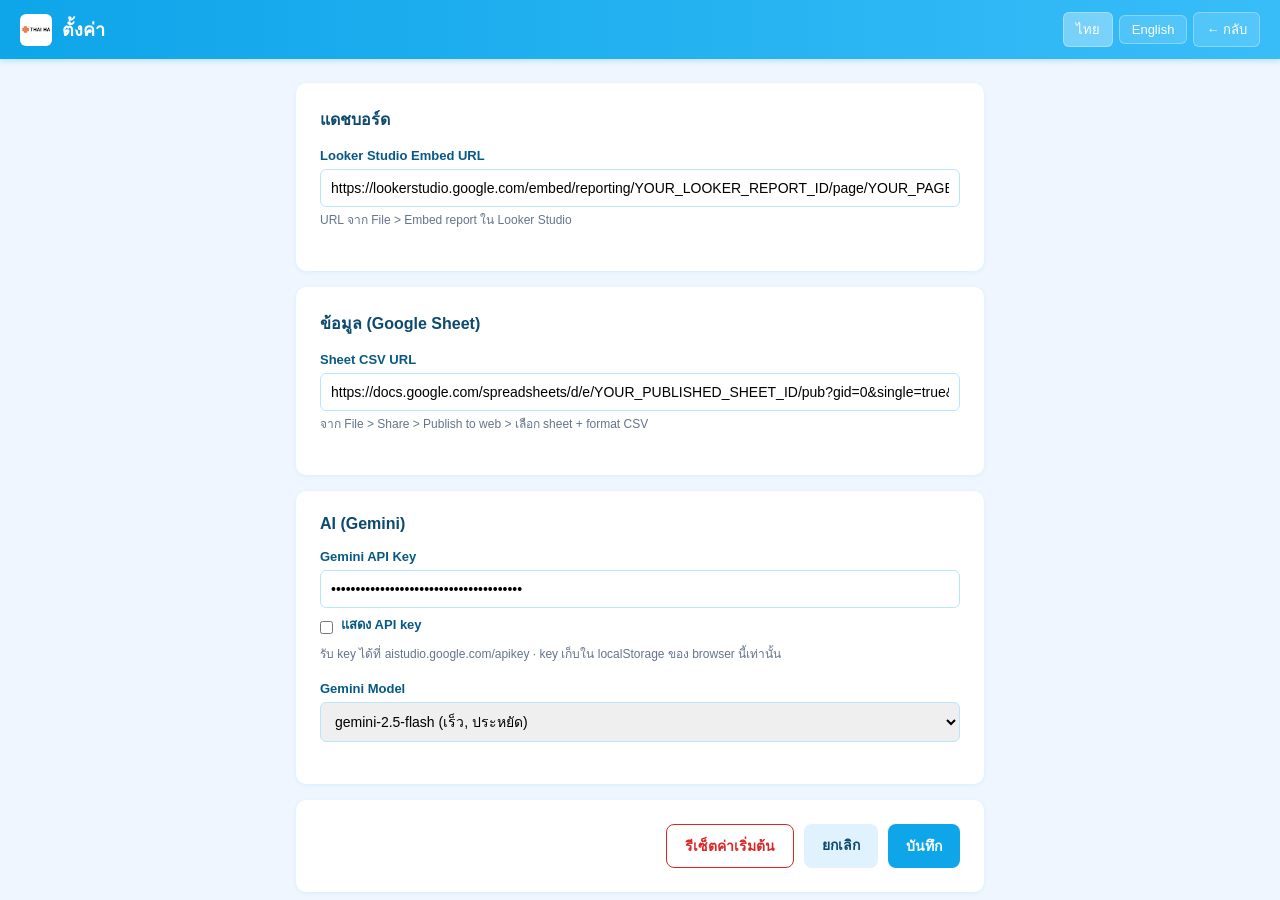
==== commit 69b55184: "Add files via upload" ====
--- a/settings.html
+++ b/settings.html
@@ -8,18 +8,27 @@
   * { box-sizing: border-box; margin: 0; padding: 0; }
   body {
     font-family: -apple-system, BlinkMacSystemFont, "Segoe UI", "Sarabun", Roboto, sans-serif;
-    background: #f4f6fa;
-    color: #1f2937;
+    background: #eff6ff;
+    color: #0f172a;
     min-height: 100vh;
   }
   header {
-    background: linear-gradient(90deg, #1e3a8a, #2563eb);
+    background: linear-gradient(90deg, #0ea5e9, #38bdf8);
     color: #fff;
     padding: 12px 20px;
     display: flex;
     justify-content: space-between;
     align-items: center;
-    box-shadow: 0 2px 6px rgba(0,0,0,0.1);
+    box-shadow: 0 2px 6px rgba(14,165,233,0.25);
+  }
+  .brand { display: flex; align-items: center; gap: 10px; }
+  .brand img {
+    width: 32px;
+    height: 32px;
+    border-radius: 6px;
+    background: #fff;
+    padding: 2px;
+    object-fit: contain;
   }
   header h1 { font-size: 18px; font-weight: 600; }
   .header-controls { display: flex; align-items: center; gap: 6px; }
@@ -48,14 +57,14 @@
   .card {
     background: #fff;
     border-radius: 10px;
-    box-shadow: 0 1px 4px rgba(0,0,0,0.06);
+    box-shadow: 0 1px 4px rgba(14,165,233,0.10);
     padding: 24px;
     margin-bottom: 16px;
   }
   .card h2 {
     font-size: 16px;
     margin-bottom: 16px;
-    color: #1f2937;
+    color: #0c4a6e;
   }
   .field { margin-bottom: 18px; }
   .field label {
@@ -63,11 +72,11 @@
     font-size: 13px;
     font-weight: 600;
     margin-bottom: 6px;
-    color: #374151;
+    color: #075985;
   }
   .field .hint {
     font-size: 12px;
-    color: #6b7280;
+    color: #64748b;
     margin-top: 4px;
     line-height: 1.5;
   }
@@ -77,7 +86,7 @@
   .field select,
   .field textarea {
     width: 100%;
-    border: 1px solid #d1d5db;
+    border: 1px solid #bae6fd;
     border-radius: 6px;
     padding: 10px;
     font-size: 14px;
@@ -87,7 +96,7 @@
   }
   .field input:focus,
   .field select:focus,
-  .field textarea:focus { border-color: #2563eb; }
+  .field textarea:focus { border-color: #0ea5e9; }
   .row-toggle {
     display: flex;
     align-items: center;
@@ -113,10 +122,10 @@
     transition: background 0.2s;
     font-family: inherit;
   }
-  .btn-primary { background: #2563eb; color: #fff; }
-  .btn-primary:hover { background: #1d4ed8; }
-  .btn-secondary { background: #e5e7eb; color: #1f2937; }
-  .btn-secondary:hover { background: #d1d5db; }
+  .btn-primary { background: #0ea5e9; color: #fff; }
+  .btn-primary:hover { background: #0284c7; }
+  .btn-secondary { background: #e0f2fe; color: #0c4a6e; }
+  .btn-secondary:hover { background: #bae6fd; }
   .btn-danger { background: #fff; color: #dc2626; border: 1px solid #dc2626; }
   .btn-danger:hover { background: #fee2e2; }
   .toast {
@@ -140,7 +149,10 @@
 </head>
 <body>
 <header>
-  <h1 data-i18n="title">ตั้งค่า</h1>
+  <div class="brand">
+    <img src="OIP.webp" alt="logo" />
+    <h1 data-i18n="title">ตั้งค่า</h1>
+  </div>
   <div class="header-controls">
     <button id="lang-th" class="active" onclick="setLanguage('th')">ไทย</button>
     <button id="lang-en" onclick="setLanguage('en')">English</button>
@@ -199,14 +211,9 @@
 
 <div id="toast" class="toast"></div>
 
+<script src="config.js"></script>
 <script>
-  const DEFAULT_CONFIG = {
-    GEMINI_API_KEY: "AIzaSyBhch_AKJ-WENNRNAD979ef27jmDFbVqpU",
-    GEMINI_MODEL: "gemini-2.5-flash",
-    SHEET_CSV_URL: "https://docs.google.com/spreadsheets/d/e/YOUR_PUBLISHED_SHEET_ID/pub?gid=0&single=true&output=csv",
-    LOOKER_URL: "https://lookerstudio.google.com/embed/reporting/YOUR_LOOKER_REPORT_ID/page/YOUR_PAGE_ID",
-    MAX_KNOWLEDGE_CHARS: 12000,
-  };
+  const DEFAULT_CONFIG = window.APP_CONFIG;
   const STORAGE_KEY = "dashboard_ai_settings_v1";
 
   const I18N = {
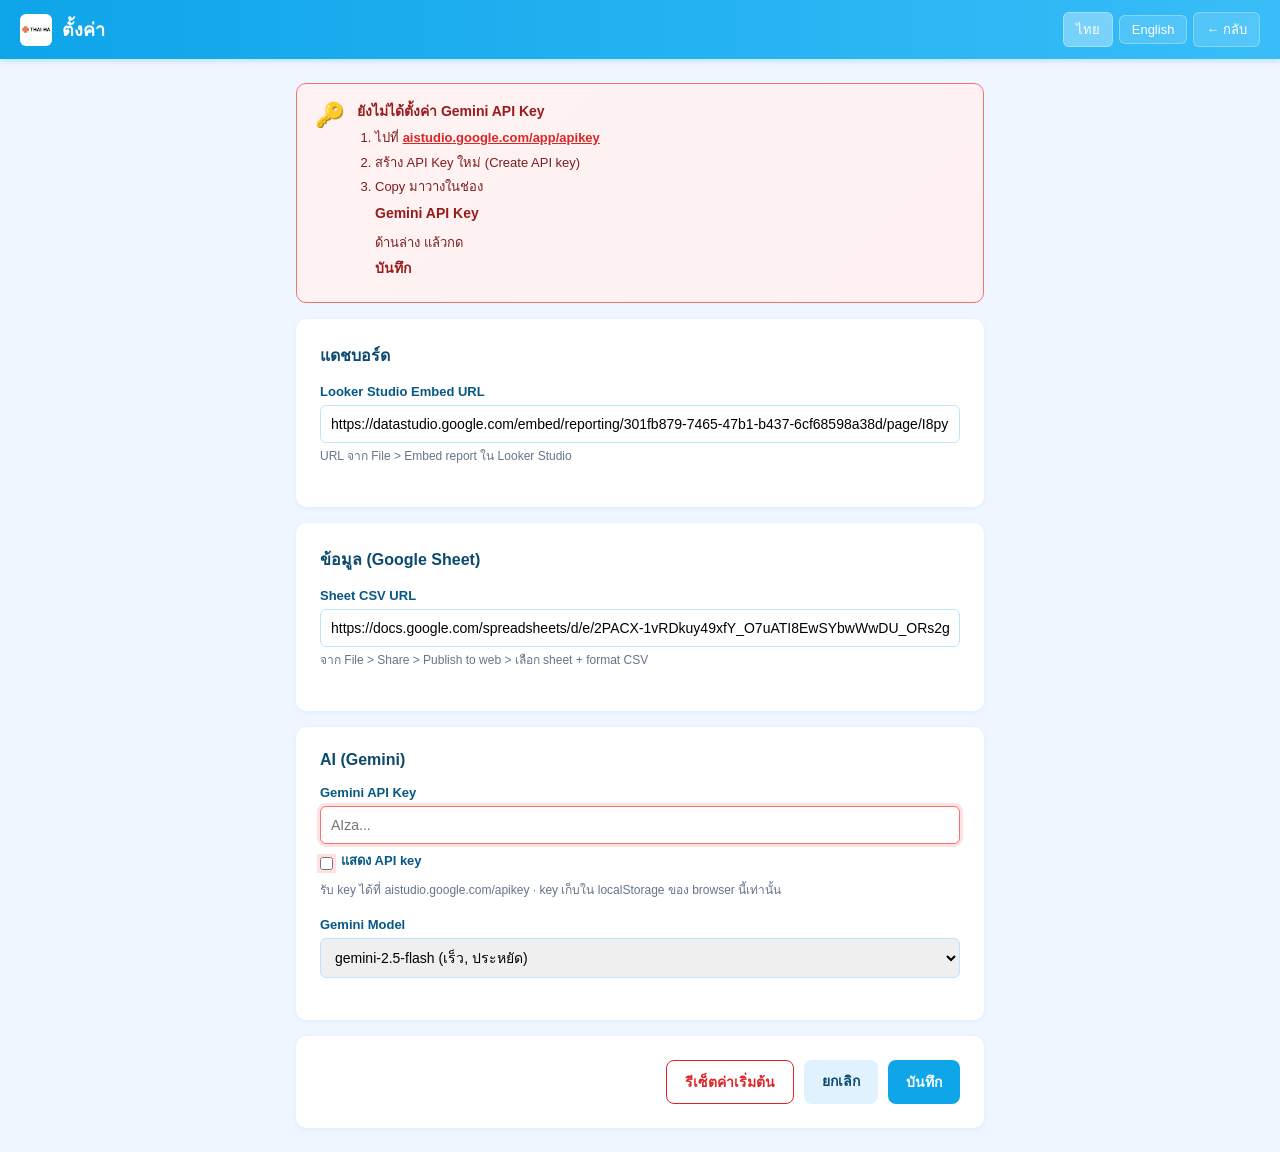
==== commit 947ac831: "Add files via upload" ====
--- a/settings.html
+++ b/settings.html
@@ -145,6 +145,37 @@
   }
   .toast.show { opacity: 1; }
   .toast.error { background: #dc2626; }
+  /* ── API Key Alert ── */
+  .key-alert {
+    display: none;
+    align-items: flex-start;
+    gap: 12px;
+    background: linear-gradient(135deg, #fef2f2, #fff1f1);
+    border: 1.5px solid #f87171;
+    border-radius: 10px;
+    padding: 16px 18px;
+    margin-bottom: 16px;
+    animation: fadeIn 0.3s ease;
+  }
+  .key-alert.visible { display: flex; }
+  @keyframes fadeIn {
+    from { opacity: 0; transform: translateY(-6px); }
+    to   { opacity: 1; transform: translateY(0); }
+  }
+  .key-alert-icon { font-size: 24px; margin-top: 1px; }
+  .key-alert-body strong { display: block; color: #991b1b; font-size: 14px; margin-bottom: 4px; }
+  .key-alert-body ol { color: #7f1d1d; font-size: 13px; padding-left: 18px; line-height: 1.9; }
+  .key-alert-body a { color: #dc2626; font-weight: 600; }
+  /* ── Key field highlight ── */
+  .field.highlight-field input {
+    border-color: #f87171;
+    box-shadow: 0 0 0 3px rgba(248,113,113,0.2);
+    animation: pulse 1s ease 0.2s;
+  }
+  @keyframes pulse {
+    0%,100% { box-shadow: 0 0 0 3px rgba(248,113,113,0.2); }
+    50%      { box-shadow: 0 0 0 6px rgba(248,113,113,0.35); }
+  }
 </style>
 </head>
 <body>
@@ -161,6 +192,18 @@
 </header>
 
 <main>
+  <!-- API Key Alert -->
+  <div id="key-alert" class="key-alert" role="alert">
+    <div class="key-alert-icon">🔑</div>
+    <div class="key-alert-body">
+      <strong id="alert-title">ยังไม่ได้ตั้งค่า Gemini API Key</strong>
+      <ol id="alert-steps">
+        <li>ไปที่ <a href="https://aistudio.google.com/app/apikey" target="_blank" rel="noopener">aistudio.google.com/app/apikey</a></li>
+        <li>สร้าง API Key ใหม่ (Create API key)</li>
+        <li>Copy มาวางในช่อง <strong>Gemini API Key</strong> ด้านล่าง แล้วกด <strong>บันทึก</strong></li>
+      </ol>
+    </div>
+  </div>
   <div class="card">
     <h2 data-i18n="dashboardSection">แดชบอร์ด</h2>
     <div class="field">
@@ -181,14 +224,15 @@
 
   <div class="card">
     <h2 data-i18n="aiSection">AI (Gemini)</h2>
-    <div class="field">
+    <div class="field" id="gemini-key-field">
       <label for="gemini-key" data-i18n="keyLabel">Gemini API Key</label>
-      <input type="password" id="gemini-key" placeholder="AIza..." autocomplete="off" />
+      <input type="password" id="gemini-key" placeholder="AIza..." autocomplete="off"
+             oninput="onKeyInput()" />
       <div class="row-toggle">
         <input type="checkbox" id="show-key" onchange="toggleKeyVisibility()" />
         <label for="show-key" data-i18n="showKey">แสดง API key</label>
       </div>
-      <div class="hint" data-i18n="keyHint">รับ key ได้ที่ aistudio.google.com/apikey · key เก็บใน localStorage ของ browser นี้เท่านั้น</div>
+      <div class="hint" data-i18n="keyHint">รับ key ได้ที่ <a href="https://aistudio.google.com/app/apikey" target="_blank" rel="noopener">aistudio.google.com/apikey</a> · key เก็บใน localStorage ของ browser นี้เท่านั้น ไม่รั่วขึ้น GitHub</div>
     </div>
     <div class="field">
       <label for="gemini-model" data-i18n="modelLabel">Gemini Model</label>
@@ -286,11 +330,27 @@
 
   function populateForm() {
     const cfg = loadConfig();
-    document.getElementById("looker-url").value = cfg.LOOKER_URL;
-    document.getElementById("sheet-url").value = cfg.SHEET_CSV_URL;
-    document.getElementById("gemini-key").value = cfg.GEMINI_API_KEY;
+    document.getElementById("looker-url").value  = cfg.LOOKER_URL;
+    document.getElementById("sheet-url").value   = cfg.SHEET_CSV_URL;
+    document.getElementById("gemini-key").value  = cfg.GEMINI_API_KEY;
     document.getElementById("gemini-model").value = cfg.GEMINI_MODEL;
-  }
+    checkKeyAlert();
+  }
+
+  function checkKeyAlert() {
+    const key   = document.getElementById("gemini-key").value.trim();
+    const alert = document.getElementById("key-alert");
+    const field = document.getElementById("gemini-key-field");
+    if (!key) {
+      alert.classList.add("visible");
+      field.classList.add("highlight-field");
+    } else {
+      alert.classList.remove("visible");
+      field.classList.remove("highlight-field");
+    }
+  }
+
+  function onKeyInput() { checkKeyAlert(); }
 
   function toggleKeyVisibility() {
     const input = document.getElementById("gemini-key");
@@ -306,9 +366,16 @@
 
   function saveSettings() {
     const looker = document.getElementById("looker-url").value.trim();
-    const sheet = document.getElementById("sheet-url").value.trim();
-    const key = document.getElementById("gemini-key").value.trim();
-    const model = document.getElementById("gemini-model").value;
+    const sheet  = document.getElementById("sheet-url").value.trim();
+    const key    = document.getElementById("gemini-key").value.trim();
+    const model  = document.getElementById("gemini-model").value;
+
+    // ตรวจสอบว่ากรอก API Key หรือยัง
+    if (!key) {
+      showToast(currentLang === "th" ? "⚠️ กรุณากรอก Gemini API Key ก่อนบันทึก" : "⚠️ Please enter your Gemini API Key", true);
+      document.getElementById("gemini-key").focus();
+      return;
+    }
 
     // light validation: ถ้าใส่ค่า ต้องเป็น URL ที่ parse ได้
     for (const [val, name] of [[looker, "Looker URL"], [sheet, "Sheet URL"]]) {
@@ -319,12 +386,13 @@
     }
 
     const cfg = {
-      LOOKER_URL: looker || DEFAULT_CONFIG.LOOKER_URL,
-      SHEET_CSV_URL: sheet || DEFAULT_CONFIG.SHEET_CSV_URL,
-      GEMINI_API_KEY: key || DEFAULT_CONFIG.GEMINI_API_KEY,
-      GEMINI_MODEL: model || DEFAULT_CONFIG.GEMINI_MODEL,
+      LOOKER_URL:    looker || DEFAULT_CONFIG.LOOKER_URL,
+      SHEET_CSV_URL: sheet  || DEFAULT_CONFIG.SHEET_CSV_URL,
+      GEMINI_API_KEY: key,
+      GEMINI_MODEL:  model  || DEFAULT_CONFIG.GEMINI_MODEL,
     };
     localStorage.setItem(STORAGE_KEY, JSON.stringify(cfg));
+    checkKeyAlert();
     showToast(t("saved"));
   }
 
